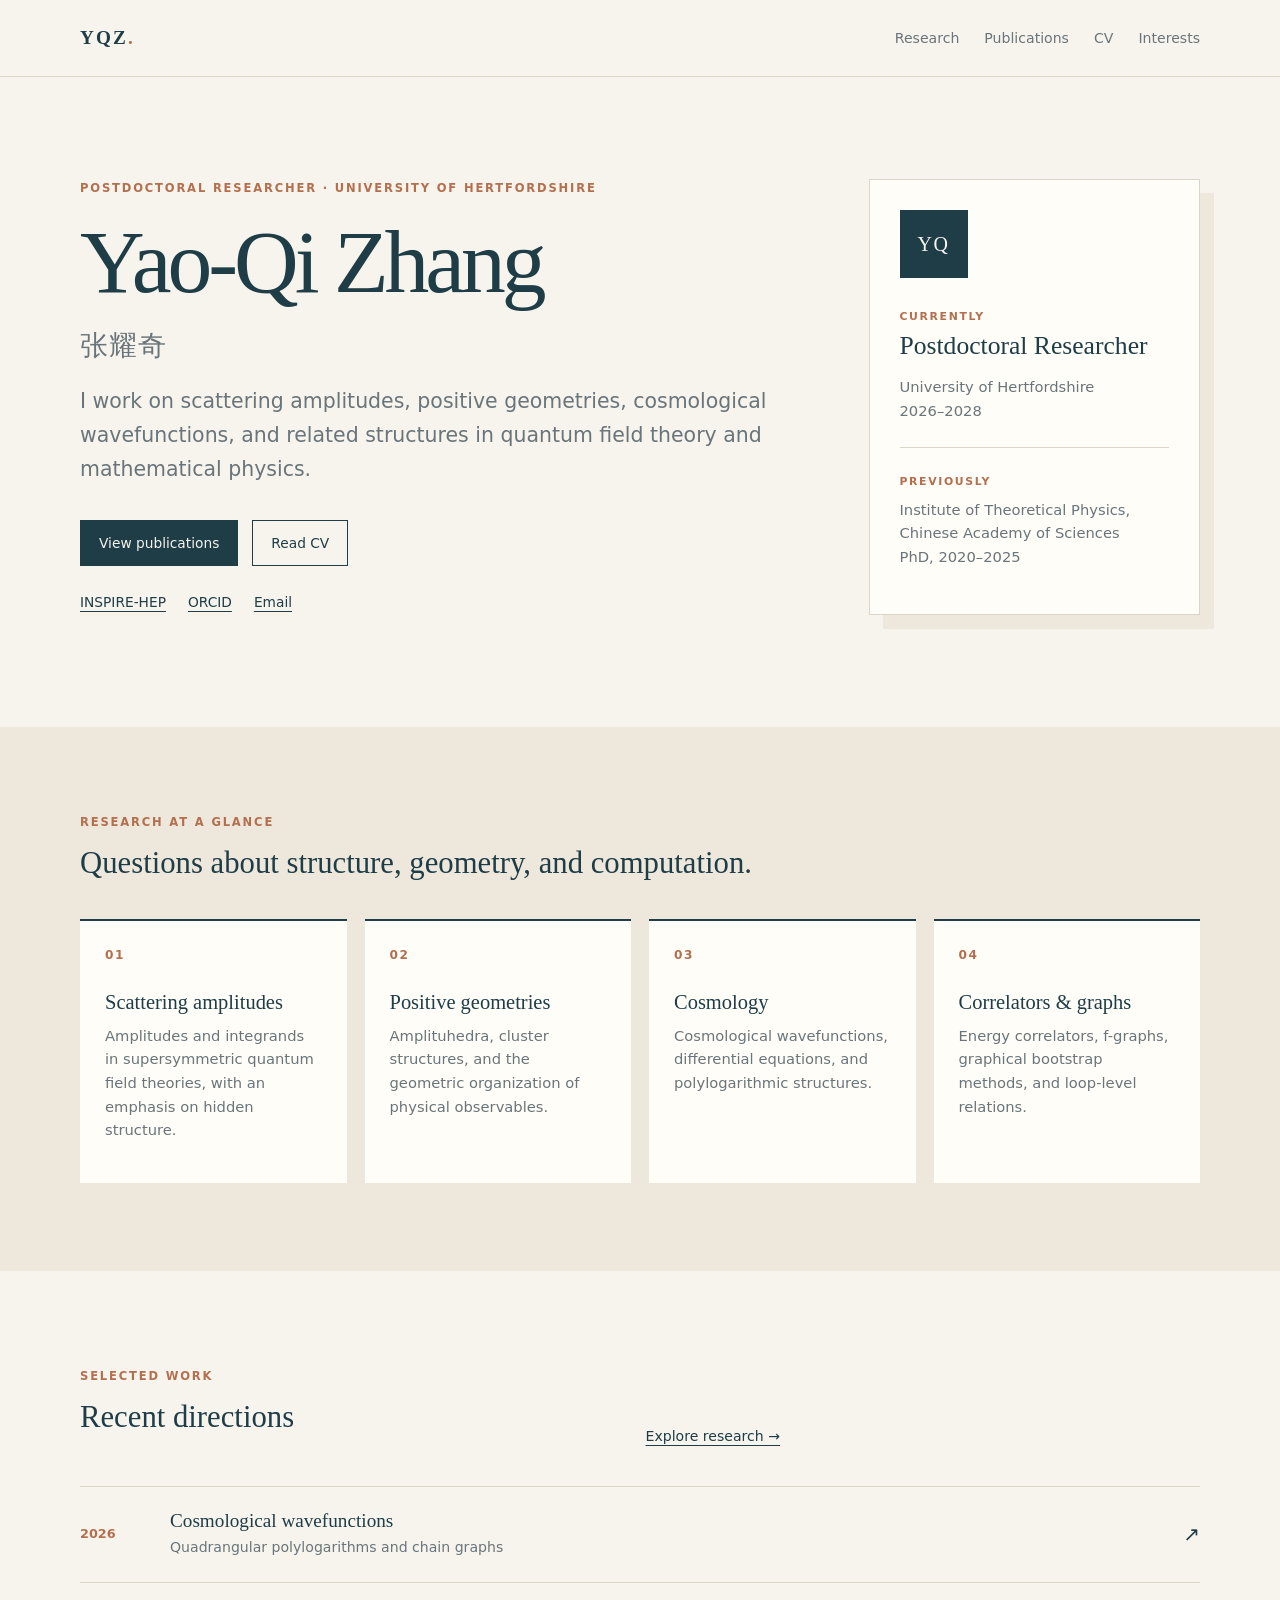
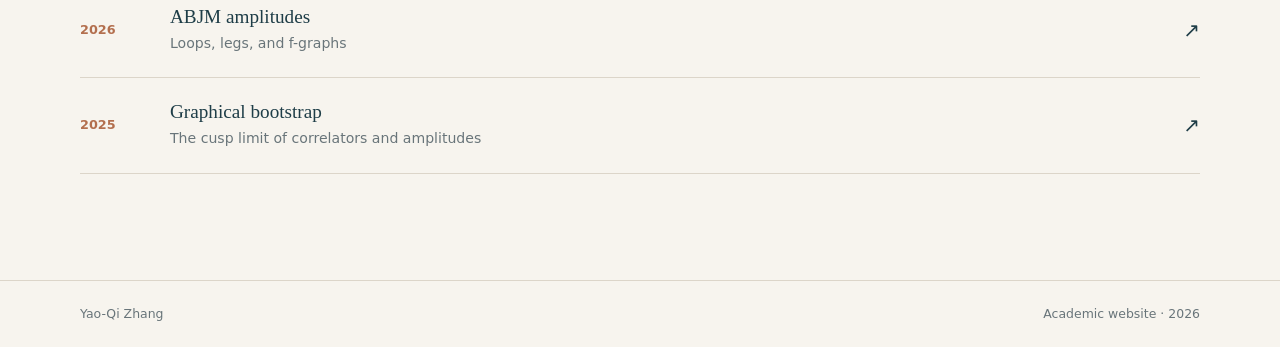
==== index.html @ d57fecfd "Create academic personal website" ====
<!doctype html>
<html lang="en">
  <head>
    <meta charset="utf-8">
    <meta name="viewport" content="width=device-width, initial-scale=1">
    <meta name="description" content="Academic website of Yao-Qi Zhang, working on scattering amplitudes, positive geometries, and mathematical physics.">
    <title>Yao-Qi Zhang · Academic Website</title>
    <link rel="stylesheet" href="style.css">
    <script src="site.js" defer></script>
  </head>
  <body>
    <header class="site-header">
      <div class="site-shell header-inner">
        <a class="wordmark" href="index.html" aria-label="Yao-Qi Zhang home">YQZ<span>.</span></a>
        <nav class="site-nav" aria-label="Primary navigation">
          <a href="research.html">Research</a>
          <a href="publications.html">Publications</a>
          <a href="cv.html">CV</a>
          <a href="interests.html">Interests</a>
        </nav>
      </div>
    </header>

    <main>
      <section class="hero site-shell">
        <div class="hero-copy">
          <p class="eyebrow">Postdoctoral Researcher · University of Hertfordshire</p>
          <h1>Yao-Qi Zhang <span>张耀奇</span></h1>
          <p class="lede">I work on scattering amplitudes, positive geometries, cosmological wavefunctions, and related structures in quantum field theory and mathematical physics.</p>
          <div class="action-row">
            <a class="button button-primary" href="publications.html">View publications</a>
            <a class="button button-quiet" href="cv.html">Read CV</a>
          </div>
          <div class="link-row" aria-label="External profiles">
            <a href="https://inspirehep.net/authors/1981598?ui-citation-summary=true">INSPIRE-HEP</a>
            <a href="https://orcid.org/0000-0001-9211-1952">ORCID</a>
            <a href="mailto:y.zhang59@herts.ac.uk">Email</a>
          </div>
        </div>
        <aside class="profile-card" aria-label="Current profile">
          <div class="monogram">YQ</div>
          <p class="card-label">Currently</p>
          <h2>Postdoctoral Researcher</h2>
          <p>University of Hertfordshire<br>2026–2028</p>
          <div class="card-rule"></div>
          <p class="card-label">Previously</p>
          <p>Institute of Theoretical Physics, Chinese Academy of Sciences<br>PhD, 2020–2025</p>
        </aside>
      </section>

      <section class="section section-tint">
        <div class="site-shell">
          <div class="section-heading">
            <p class="eyebrow">Research at a glance</p>
            <h2>Questions about structure, geometry, and computation.</h2>
          </div>
          <div class="theme-grid theme-grid-four">
            <article class="theme-card">
              <span class="theme-number">01</span>
              <h3>Scattering amplitudes</h3>
              <p>Amplitudes and integrands in supersymmetric quantum field theories, with an emphasis on hidden structure.</p>
            </article>
            <article class="theme-card">
              <span class="theme-number">02</span>
              <h3>Positive geometries</h3>
              <p>Amplituhedra, cluster structures, and the geometric organization of physical observables.</p>
            </article>
            <article class="theme-card">
              <span class="theme-number">03</span>
              <h3>Cosmology</h3>
              <p>Cosmological wavefunctions, differential equations, and polylogarithmic structures.</p>
            </article>
            <article class="theme-card">
              <span class="theme-number">04</span>
              <h3>Correlators & graphs</h3>
              <p>Energy correlators, f-graphs, graphical bootstrap methods, and loop-level relations.</p>
            </article>
          </div>
        </div>
      </section>

      <section class="section site-shell selected-work">
        <div class="section-heading split-heading">
          <div>
            <p class="eyebrow">Selected work</p>
            <h2>Recent directions</h2>
          </div>
          <a class="text-link" href="research.html">Explore research →</a>
        </div>
        <div class="work-list">
          <a class="work-item" href="publications.html#de-sitter-wavefunction">
            <span class="work-year">2026</span>
            <span><strong>Cosmological wavefunctions</strong><small>Quadrangular polylogarithms and chain graphs</small></span>
            <span class="arrow">↗</span>
          </a>
          <a class="work-item" href="publications.html#loops-and-legs">
            <span class="work-year">2026</span>
            <span><strong>ABJM amplitudes</strong><small>Loops, legs, and f-graphs</small></span>
            <span class="arrow">↗</span>
          </a>
          <a class="work-item" href="publications.html#cusp-limit">
            <span class="work-year">2025</span>
            <span><strong>Graphical bootstrap</strong><small>The cusp limit of correlators and amplitudes</small></span>
            <span class="arrow">↗</span>
          </a>
        </div>
      </section>
    </main>

    <footer class="site-footer">
      <div class="site-shell footer-inner">
        <span>Yao-Qi Zhang</span>
        <span>Academic website · <span class="footer-year"></span></span>
      </div>
    </footer>
  </body>
</html>
---- style.css ----
:root {
  --paper: #f7f4ee;
  --paper-deep: #eee8dc;
  --card: #fffdf8;
  --ink: #20292d;
  --muted: #69757a;
  --navy: #1e3d47;
  --rust: #b36f4e;
  --line: #dcd5c9;
  --max: 1120px;
}

* { box-sizing: border-box; }
html { scroll-behavior: smooth; }
body { margin: 0; background: var(--paper); color: var(--ink); font-family: Inter, ui-sans-serif, system-ui, -apple-system, BlinkMacSystemFont, "Segoe UI", sans-serif; line-height: 1.6; }
a { color: inherit; }
a:focus-visible { outline: 3px solid var(--rust); outline-offset: 4px; }
.site-shell { width: min(calc(100% - 48px), var(--max)); margin: 0 auto; }
.site-header { border-bottom: 1px solid var(--line); }
.header-inner { min-height: 76px; display: flex; align-items: center; justify-content: space-between; gap: 32px; }
.wordmark { color: var(--navy); font: 700 1.2rem/1 Georgia, "Times New Roman", serif; letter-spacing: .11em; text-decoration: none; }
.wordmark span { color: var(--rust); }
.site-nav { display: flex; flex-wrap: wrap; gap: 25px; color: var(--muted); font-size: .88rem; }
.site-nav a { text-decoration: none; }
.site-nav a:hover, .site-nav a[aria-current="page"] { color: var(--navy); }
.site-nav a[aria-current="page"] { font-weight: 700; }
.hero { display: grid; grid-template-columns: minmax(0, 1.35fr) minmax(260px, .65fr); gap: 100px; align-items: center; padding: 102px 0 112px; }
.eyebrow { margin: 0 0 16px; color: var(--rust); font-size: .72rem; font-weight: 800; letter-spacing: .16em; line-height: 1.3; text-transform: uppercase; }
h1, h2, h3 { color: var(--navy); font-family: Georgia, "Times New Roman", serif; font-weight: 400; line-height: 1.12; }
h1 { max-width: 780px; margin: 0 0 24px; font-size: clamp(3rem, 7vw, 5.8rem); letter-spacing: -.045em; }
h1 span { display: block; color: var(--muted); font-size: .31em; font-family: Inter, ui-sans-serif, system-ui, sans-serif; font-weight: 500; letter-spacing: .03em; margin-top: 18px; }
h2 { margin: 0 0 14px; font-size: clamp(1.55rem, 2.4vw, 2.25rem); }
h3 { margin: 0 0 10px; font-size: 1.28rem; }
p { margin: 0 0 16px; }
.lede { max-width: 690px; color: var(--muted); font-size: clamp(1.05rem, 1.8vw, 1.28rem); line-height: 1.65; }
.lede.narrow { max-width: 650px; }
.action-row, .link-row { display: flex; flex-wrap: wrap; align-items: center; gap: 14px; }
.action-row { margin: 34px 0 25px; }
.link-row { gap: 22px; color: var(--navy); font-size: .86rem; }
.link-row a, .text-link, .related-links a, .cv-links a { text-decoration-thickness: 1px; text-underline-offset: 4px; }
.button { display: inline-block; padding: 11px 18px; border: 1px solid var(--navy); font-size: .86rem; text-decoration: none; }
.button-primary { background: var(--navy); color: var(--paper); }
.button-primary:hover { background: #2b5663; }
.button-quiet { color: var(--navy); }
.button-quiet:hover { background: var(--paper-deep); }
.profile-card { border: 1px solid var(--line); background: var(--card); padding: 30px; box-shadow: 14px 14px 0 var(--paper-deep); }
.monogram { display: grid; width: 68px; height: 68px; place-items: center; margin-bottom: 30px; background: var(--navy); color: var(--paper); font: 400 1.25rem Georgia, "Times New Roman", serif; letter-spacing: .08em; }
.profile-card h2 { font-size: 1.6rem; }
.profile-card p { color: var(--muted); font-size: .92rem; }
.profile-card .card-label { margin-bottom: 7px; color: var(--rust); font-size: .68rem; font-weight: 800; letter-spacing: .15em; text-transform: uppercase; }
.card-rule { border-top: 1px solid var(--line); margin: 25px 0; }
.section { padding: 88px 0; }
.section-tint { background: var(--paper-deep); }
.section-heading { max-width: 700px; margin-bottom: 38px; }
.theme-grid { display: grid; gap: 18px; }
.theme-grid-four { grid-template-columns: repeat(4, 1fr); }
.theme-card { min-height: 230px; padding: 25px; border-top: 2px solid var(--navy); background: var(--card); }
.theme-card p { color: var(--muted); font-size: .92rem; }
.theme-number { display: block; margin-bottom: 26px; color: var(--rust); font-size: .76rem; font-weight: 800; letter-spacing: .12em; }
.selected-work { padding-top: 98px; padding-bottom: 106px; }
.split-heading { display: flex; align-items: end; justify-content: space-between; gap: 24px; }
.text-link { color: var(--navy); font-size: .88rem; }
.work-list { border-top: 1px solid var(--line); }
.work-item { display: grid; grid-template-columns: 70px 1fr 24px; gap: 20px; align-items: center; padding: 23px 0; border-bottom: 1px solid var(--line); text-decoration: none; }
.work-item:hover strong, .work-item:hover .arrow { color: var(--rust); }
.work-year { color: var(--rust); font-size: .8rem; font-weight: 800; }
.work-item strong, .work-item small { display: block; }
.work-item strong { color: var(--navy); font: 400 1.2rem Georgia, "Times New Roman", serif; }
.work-item small { margin-top: 4px; color: var(--muted); font-size: .88rem; }
.arrow { color: var(--navy); font-size: 1.25rem; text-align: right; }
.site-footer { border-top: 1px solid var(--line); color: var(--muted); font-size: .78rem; }
.footer-inner { display: flex; justify-content: space-between; gap: 20px; padding: 23px 0; }
.page-main { padding-top: 85px; padding-bottom: 104px; }
.page-intro { margin-bottom: 66px; }
.page-intro h1 { max-width: 760px; font-size: clamp(2.6rem, 5.5vw, 4.8rem); }
.research-list { border-top: 1px solid var(--line); }
.research-block { display: grid; grid-template-columns: 85px minmax(0, 760px); gap: 32px; padding: 48px 0; border-bottom: 1px solid var(--line); }
.research-index { color: var(--rust); font: 400 1.3rem Georgia, "Times New Roman", serif; }
.research-block p { color: var(--muted); }
.related-label { margin-top: 25px; margin-bottom: 10px; color: var(--navy) !important; font-size: .72rem; font-weight: 800; letter-spacing: .12em; text-transform: uppercase; }
.related-links { display: flex; flex-wrap: wrap; gap: 8px 20px; font-size: .88rem; }
.related-links a { color: var(--navy); }
.publication-intro { margin-bottom: 42px; }
.publication-list { border-top: 1px solid var(--line); }
.publication { display: grid; grid-template-columns: 64px minmax(0, 1fr); gap: 23px; padding: 27px 0 30px; border-bottom: 1px solid var(--line); scroll-margin-top: 30px; }
.publication-year { color: var(--rust); font-size: .8rem; font-weight: 800; }
.publication h2 { margin-bottom: 9px; font-size: 1.32rem; }
.publication-authors, .publication-meta { color: var(--muted); font-size: .88rem; }
.publication-meta { margin-bottom: 13px; }
.publication-links { display: flex; flex-wrap: wrap; gap: 8px 17px; font-size: .82rem; }
.publication-links a { color: var(--navy); text-decoration-thickness: 1px; text-underline-offset: 3px; }
.status { display: inline-block; margin-left: 7px; padding: 2px 7px; border: 1px solid var(--line); color: var(--rust); font-size: .66rem; letter-spacing: .08em; text-transform: uppercase; vertical-align: 1px; }
.source-note { max-width: 780px; margin-top: 32px; color: var(--muted); font-size: .8rem; }
.source-note a { color: var(--navy); }
.cv-layout { max-width: 820px; }
.cv-section { padding: 34px 0; border-top: 1px solid var(--line); }
.timeline-item { display: grid; grid-template-columns: 140px 1fr; gap: 30px; margin: 0 0 24px; }
.timeline-item:last-child { margin-bottom: 0; }
.timeline-date { color: var(--rust); font-size: .82rem; font-weight: 800; }
.timeline-item h2, .cv-entry h2 { margin-bottom: 5px; font-size: 1.32rem; }
.timeline-item p, .cv-entry p, .cv-copy { color: var(--muted); }
.cv-entry { margin-left: 170px; }
.cv-links p { margin-bottom: 8px; }
.interest-grid { display: grid; grid-template-columns: repeat(3, 1fr); gap: 20px; }
.interest-card { min-height: 360px; padding: 30px; border: 1px solid var(--line); background: var(--card); position: relative; overflow: hidden; }
.interest-card::after { position: absolute; right: -18px; bottom: -50px; color: var(--paper-deep); font: 400 13rem/.8 Georgia, "Times New Roman", serif; pointer-events: none; }
.interest-whisky { border-top: 4px solid #9a7048; }
.interest-quenya { border-top: 4px solid #788b6b; }
.interest-theater { border-top: 4px solid #9b5660; }
.interest-mark { display: grid; width: 48px; height: 48px; place-items: center; margin-bottom: 48px; border: 1px solid currentColor; color: var(--navy); font: 400 1.2rem Georgia, "Times New Roman", serif; }
.interest-card h2 { position: relative; z-index: 1; font-size: 1.85rem; }
.interest-card p:not(.eyebrow) { position: relative; z-index: 1; color: var(--muted); }
.interest-status { position: absolute; bottom: 28px; z-index: 1; color: var(--rust); font-size: .72rem; letter-spacing: .08em; text-transform: uppercase; }
.interest-whisky::after { content: "W"; }
.interest-quenya::after { content: "Q"; }
.interest-theater::after { content: "T"; }

@media (max-width: 820px) {
  .hero { grid-template-columns: 1fr; gap: 55px; padding: 72px 0 80px; }
  .profile-card { max-width: 430px; }
  .theme-grid-four { grid-template-columns: repeat(2, 1fr); }
  .interest-grid { grid-template-columns: 1fr; }
  .interest-card { min-height: 300px; }
}

@media (max-width: 560px) {
  .site-shell { width: min(calc(100% - 32px), var(--max)); }
  .header-inner { align-items: flex-start; flex-direction: column; gap: 14px; padding: 19px 0; }
  .site-nav { gap: 14px 18px; }
  h1 { font-size: clamp(2.75rem, 15vw, 4.2rem); }
  .theme-grid-four { grid-template-columns: 1fr; }
  .section, .page-main { padding-top: 66px; padding-bottom: 70px; }
  .split-heading { align-items: flex-start; flex-direction: column; }
  .research-block { grid-template-columns: 45px minmax(0, 1fr); gap: 13px; padding: 34px 0; }
  .publication { grid-template-columns: 1fr; gap: 5px; }
  .timeline-item { grid-template-columns: 1fr; gap: 5px; }
  .cv-entry { margin-left: 0; }
  .footer-inner { align-items: flex-start; flex-direction: column; gap: 4px; }
}
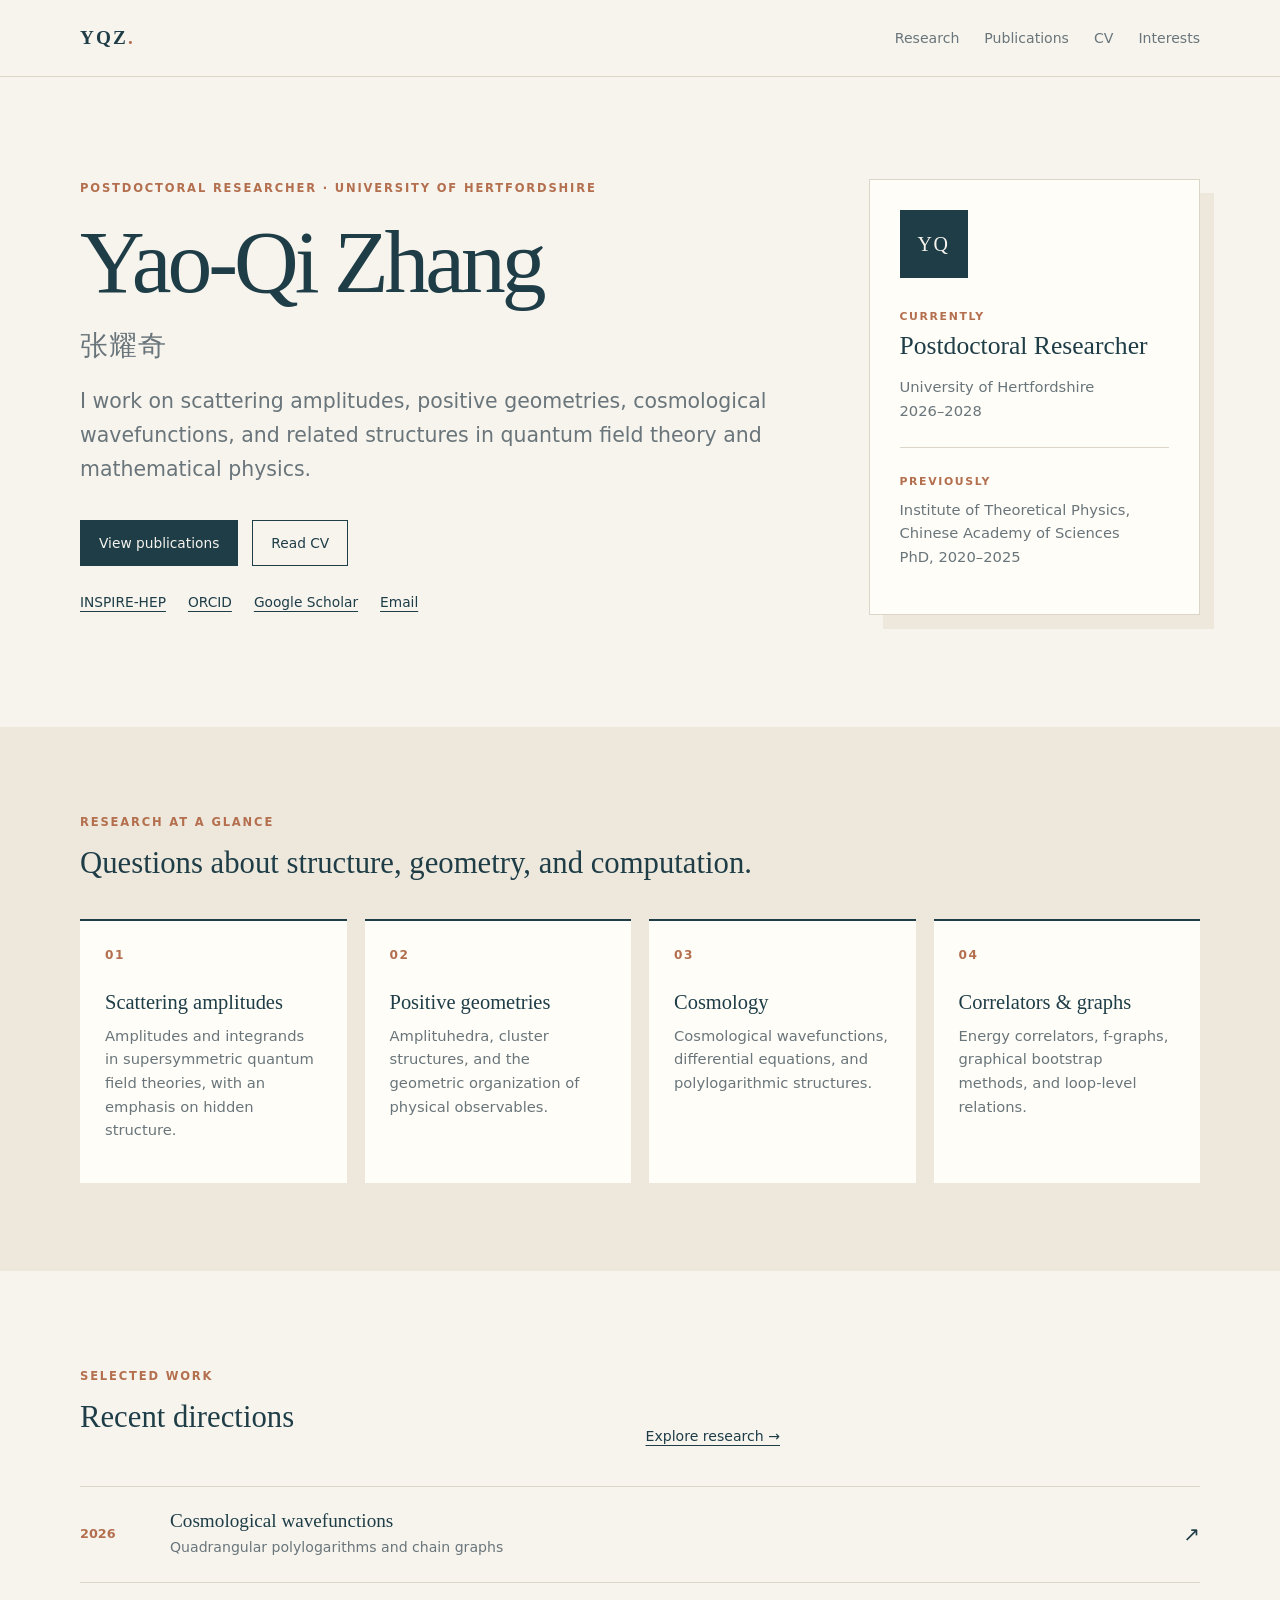
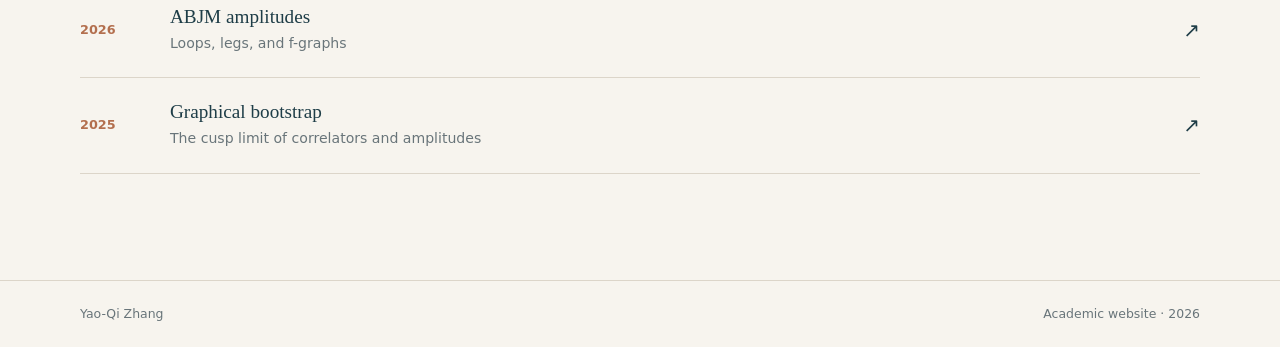
==== commit 687a55f8: "Add Google Scholar and website TODOs" ====
--- a/index.html
+++ b/index.html
@@ -34,6 +34,7 @@
           <div class="link-row" aria-label="External profiles">
             <a href="https://inspirehep.net/authors/1981598?ui-citation-summary=true">INSPIRE-HEP</a>
             <a href="https://orcid.org/0000-0001-9211-1952">ORCID</a>
+            <a href="https://scholar.google.com/citations?user=7Xl2yycAAAAJ&amp;hl=zh-CN">Google Scholar</a>
             <a href="mailto:y.zhang59@herts.ac.uk">Email</a>
           </div>
         </div>
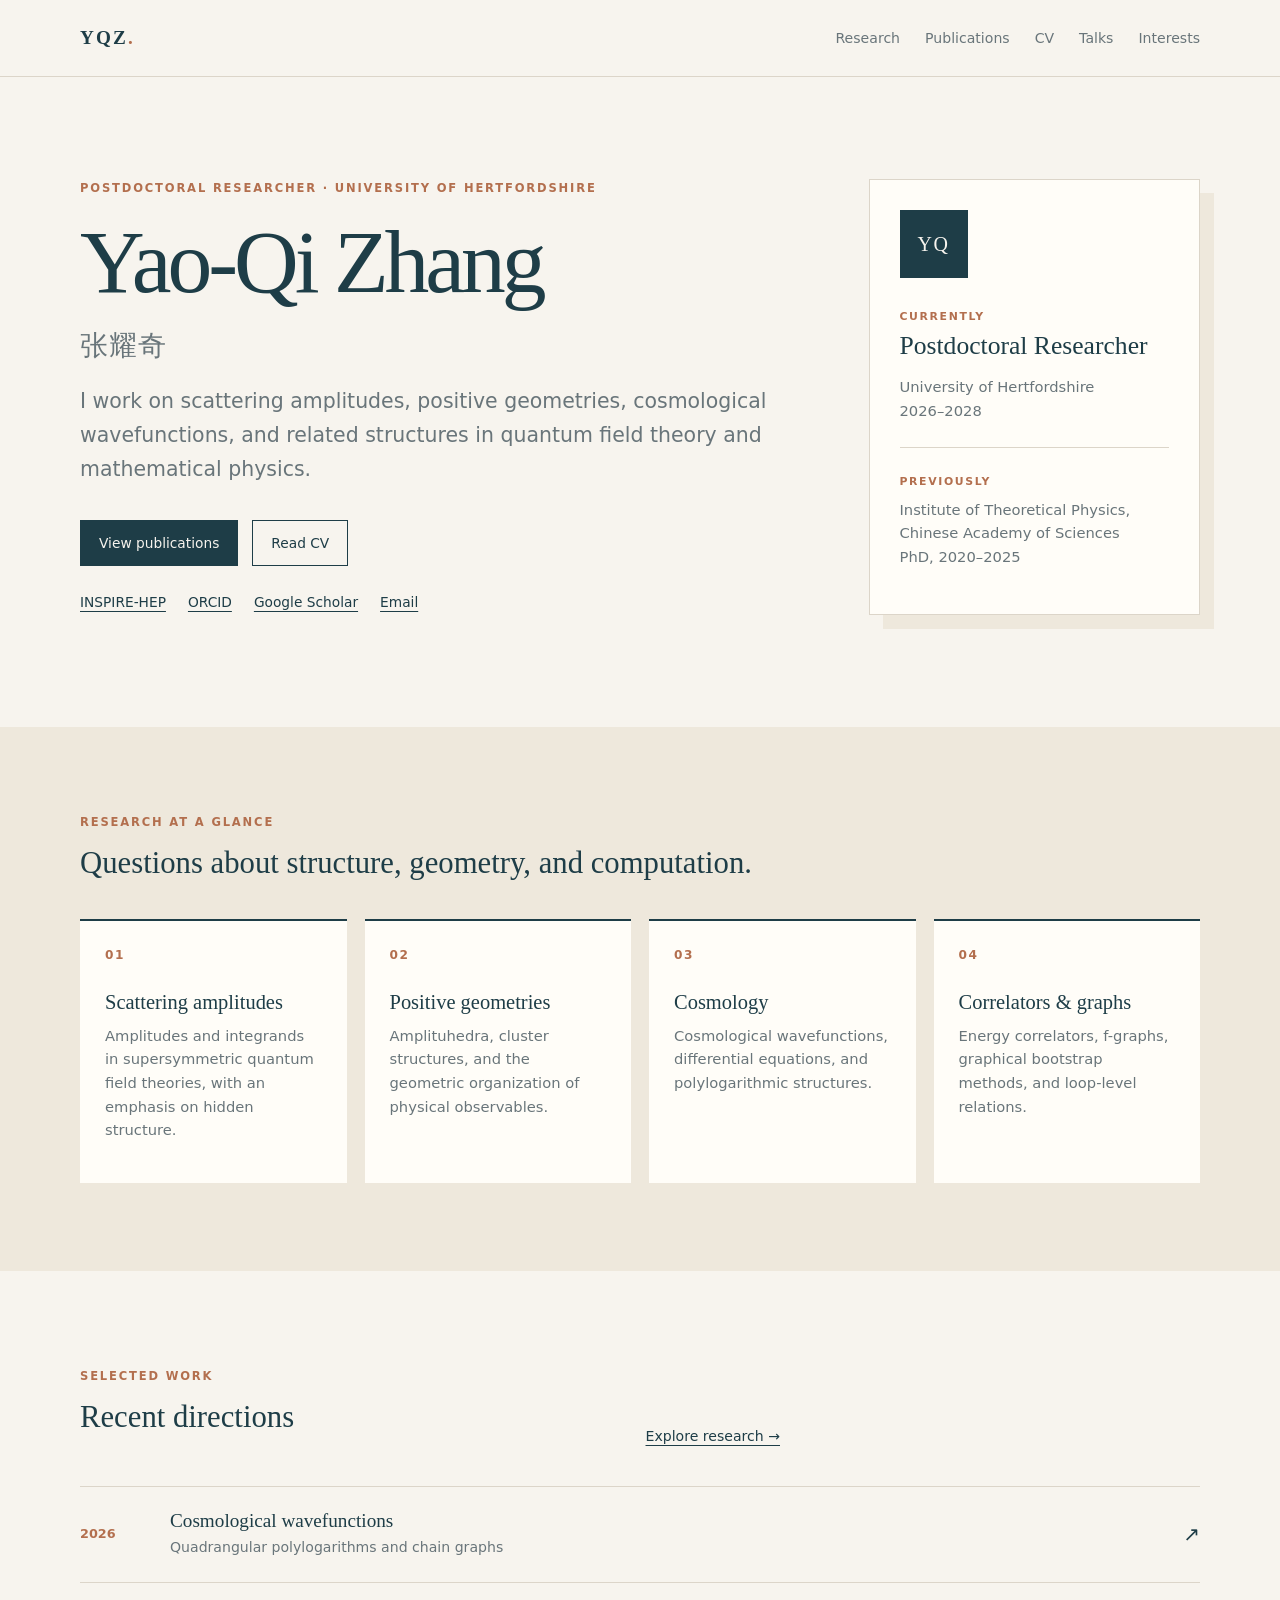
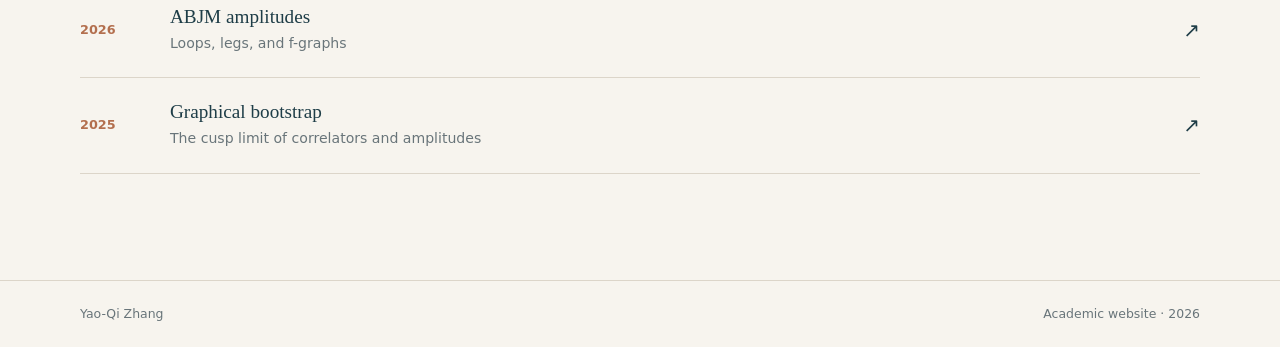
==== commit f1b36951: "Add Pollica talks page and public slides" ====
--- a/index.html
+++ b/index.html
@@ -16,6 +16,7 @@
           <a href="research.html">Research</a>
           <a href="publications.html">Publications</a>
           <a href="cv.html">CV</a>
+          <a href="talks.html">Talks</a>
           <a href="interests.html">Interests</a>
         </nav>
       </div>
